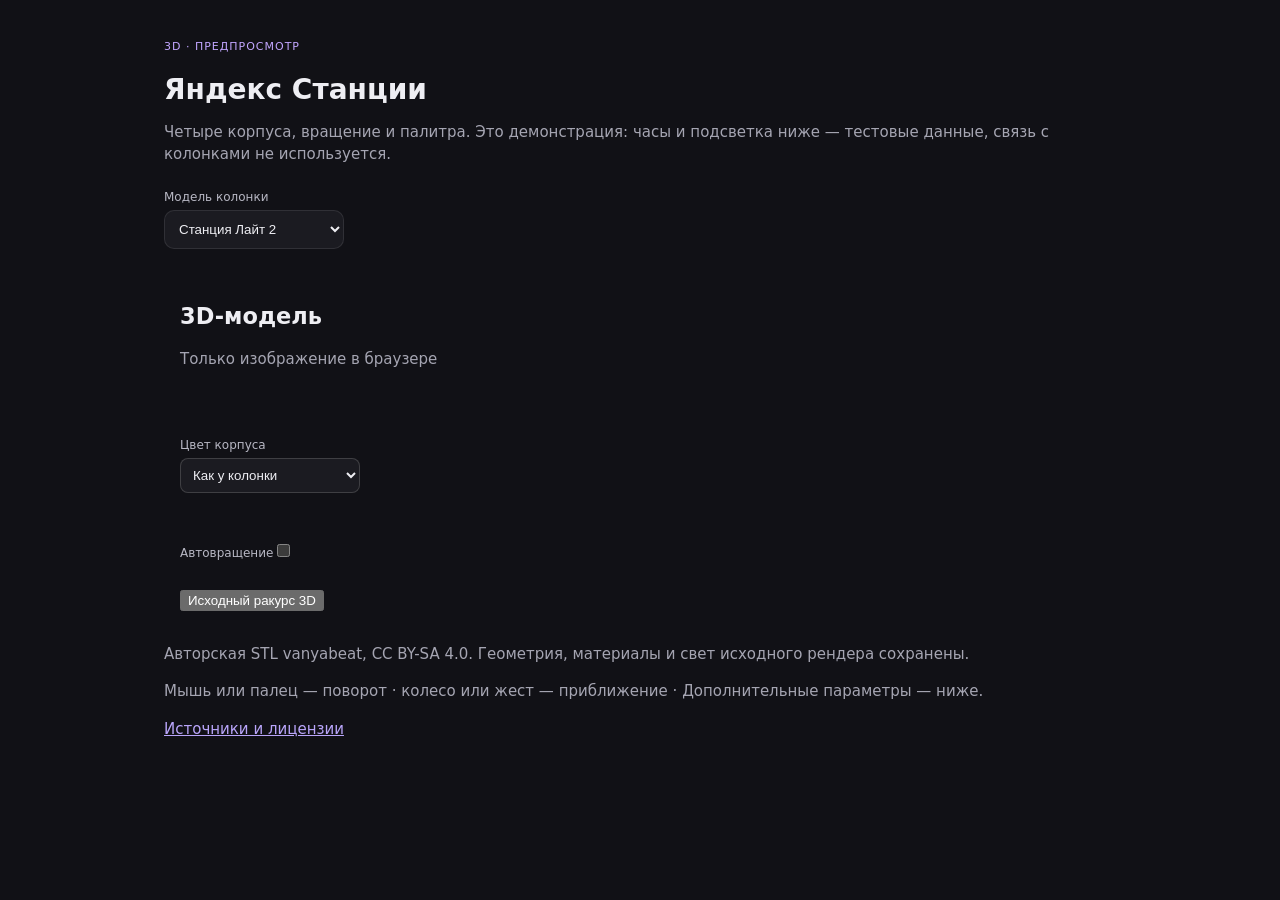
==== static/model-preview.html @ 33535aa9 "Address review: lightweight models, settings, scoped paths and ring triggers" ====
<!doctype html>
<html lang="ru"><head><meta charset="utf-8"><meta name="viewport" content="width=device-width,initial-scale=1">
<title>3D-модели Яндекс Станций — предпросмотр</title>
<link rel="stylesheet" href="./model.css">
<style>
:root{color-scheme:dark;--card:#1b1b21;--text:#eeeeF3;--border:#ffffff18;--accent:#a78bfa}*{box-sizing:border-box}body{margin:0;background:#111116;color:var(--text);font:15px system-ui,sans-serif}main{max-width:1000px;margin:36px auto;padding:0 24px}h1{margin-bottom:8px;font-size:28px}p{color:#a5a5b2;line-height:1.5}label{display:block;font-size:12px;margin:24px 0 6px;color:#b8b8c4}select{background:var(--card);color:var(--text);border:1px solid var(--border);padding:10px;border-radius:10px;min-width:180px}.model-view{position:relative;width:100%;height:520px;touch-action:none;cursor:grab;margin-top:16px;border:1px solid var(--border);border-radius:24px;background:radial-gradient(ellipse at center,#20202966,transparent 70%)}.model-view canvas{position:absolute;inset:0;width:100%;height:100%;display:block}#model-viz{pointer-events:none}a{color:#b9a5fa}.badge{font-size:11px;letter-spacing:.09em;color:#c2a6ff}@media(max-width:600px){main{padding:0 16px}.model-view{height:400px}h1{font-size:23px}}</style>
<script type="importmap">{"imports":{"three":"./vendor/three/three.module.js"}}</script></head>
<body><main><span class="badge">3D · ПРЕДПРОСМОТР</span><h1>Яндекс Станции</h1><p>Четыре корпуса, вращение и палитра. Это демонстрация: часы и подсветка ниже — тестовые данные, связь с колонками не используется.</p>
<label for="preview-model">Модель колонки</label><select id="preview-model"><option value="lite2">Станция Лайт 2</option><option value="mini3">Станция Мини 3</option><option value="mini3pro">Станция Мини 3 Про</option><option value="station2">Станция 2</option></select>
<div id="model-view" class="model-view"><canvas id="model-viz" aria-hidden="true"></canvas></div>
<section id="model-settings" style="margin:20px 0" hidden></section><p id="model-description"></p><p>Мышь или палец — поворот · колесо или жест — приближение · Дополнительные параметры — ниже.</p><p><a href="./models/SOURCES.md">Источники и лицензии</a></p></main>
<script type="module" src="./model-preview.js"></script></body></html>
---- static/model.css ----
.studio-view .studio-canvas{z-index:1;outline:none}
.studio-error,.studio-caption{position:absolute;inset:45% 12px auto;text-align:center}
#model-settings .set-head{padding:16px}#model-settings .set-item{padding:12px 16px}
#model-settings select{background:var(--card,#222);color:var(--text,inherit);padding:8px;border:1px solid var(--line,#8885);border-radius:8px}
#model-settings button{cursor:pointer}
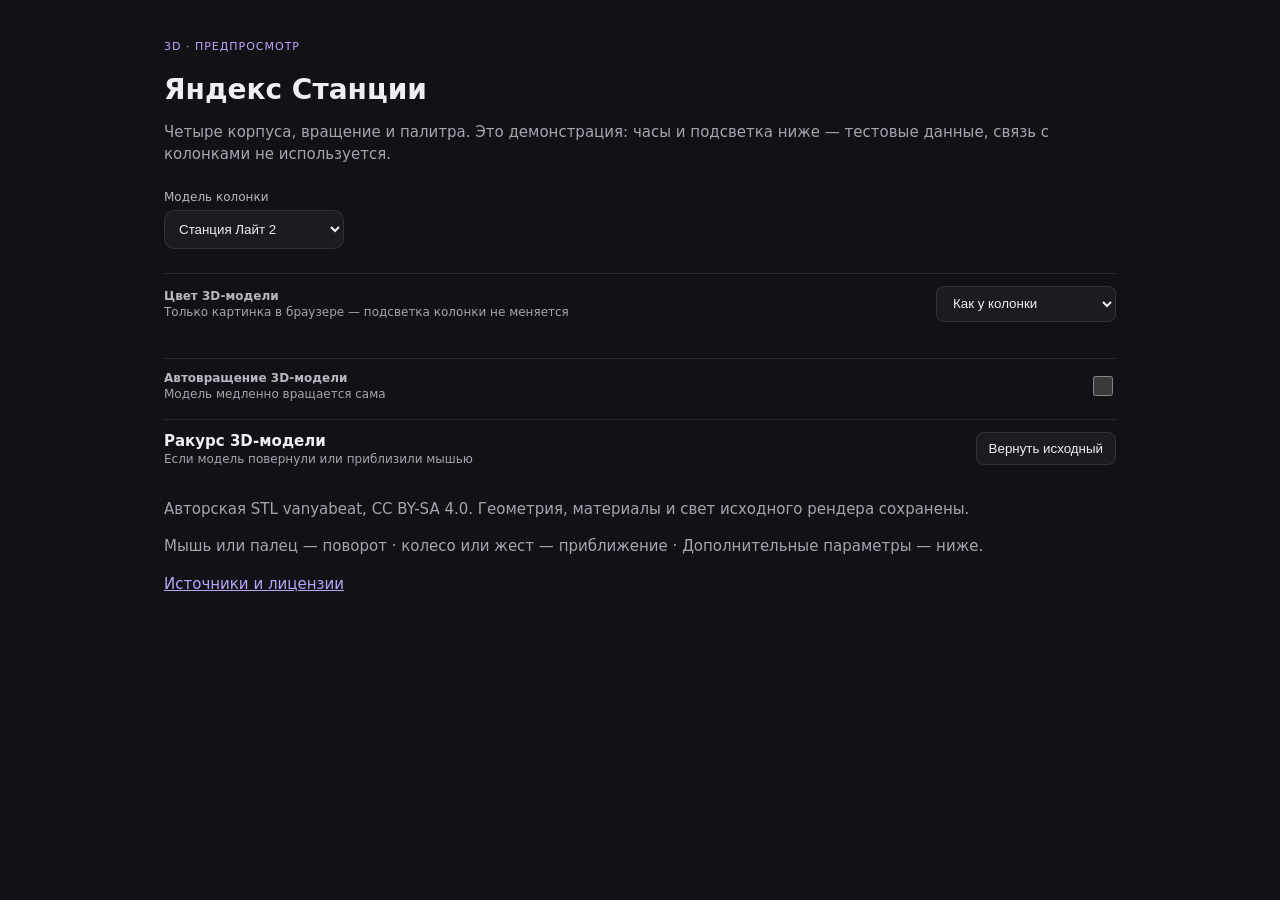
==== commit 5f282d9e: "Настройки 3D-модели и визуализатора — в «Настроить» на «Обзоре» - цвет, автовращение и ракурс 3D-мод" ====
--- a/static/model-preview.html
+++ b/static/model-preview.html
@@ -8,5 +8,5 @@
 <body><main><span class="badge">3D · ПРЕДПРОСМОТР</span><h1>Яндекс Станции</h1><p>Четыре корпуса, вращение и палитра. Это демонстрация: часы и подсветка ниже — тестовые данные, связь с колонками не используется.</p>
 <label for="preview-model">Модель колонки</label><select id="preview-model"><option value="lite2">Станция Лайт 2</option><option value="mini3">Станция Мини 3</option><option value="mini3pro">Станция Мини 3 Про</option><option value="station2">Станция 2</option></select>
 <div id="model-view" class="model-view"><canvas id="model-viz" aria-hidden="true"></canvas></div>
-<section id="model-settings" style="margin:20px 0" hidden></section><p id="model-description"></p><p>Мышь или палец — поворот · колесо или жест — приближение · Дополнительные параметры — ниже.</p><p><a href="./models/SOURCES.md">Источники и лицензии</a></p></main>
+<section id="model-settings" class="preview-settings" style="margin:20px 0" hidden></section><p id="model-description"></p><p>Мышь или палец — поворот · колесо или жест — приближение · Дополнительные параметры — ниже.</p><p><a href="./models/SOURCES.md">Источники и лицензии</a></p></main>
 <script type="module" src="./model-preview.js"></script></body></html>
--- a/static/model.css
+++ b/static/model.css
@@ -1,5 +1,7 @@
 .studio-view .studio-canvas{z-index:1;outline:none}
 .studio-error,.studio-caption{position:absolute;inset:45% 12px auto;text-align:center}
-#model-settings .set-head{padding:16px}#model-settings .set-item{padding:12px 16px}
-#model-settings select{background:var(--card,#222);color:var(--text,inherit);padding:8px;border:1px solid var(--line,#8885);border-radius:8px}
-#model-settings button{cursor:pointer}
+/* Только страница предпросмотра моделей: в панели строки настроек оформлены её общими стилями (.set-item). */
+.preview-settings .set-item{display:flex;align-items:center;justify-content:space-between;gap:16px;padding:12px 0;border-top:1px solid var(--border,#8885)}
+.preview-settings .set-label b{display:block}.preview-settings .set-label small{display:block;color:#a5a5b2;font-size:12px;margin-top:2px}
+.preview-settings select,.preview-settings button{background:var(--card,#222);color:var(--text,inherit);padding:8px 12px;border:1px solid var(--border,#8885);border-radius:8px;cursor:pointer}
+.preview-settings input.switch{width:20px;height:20px}
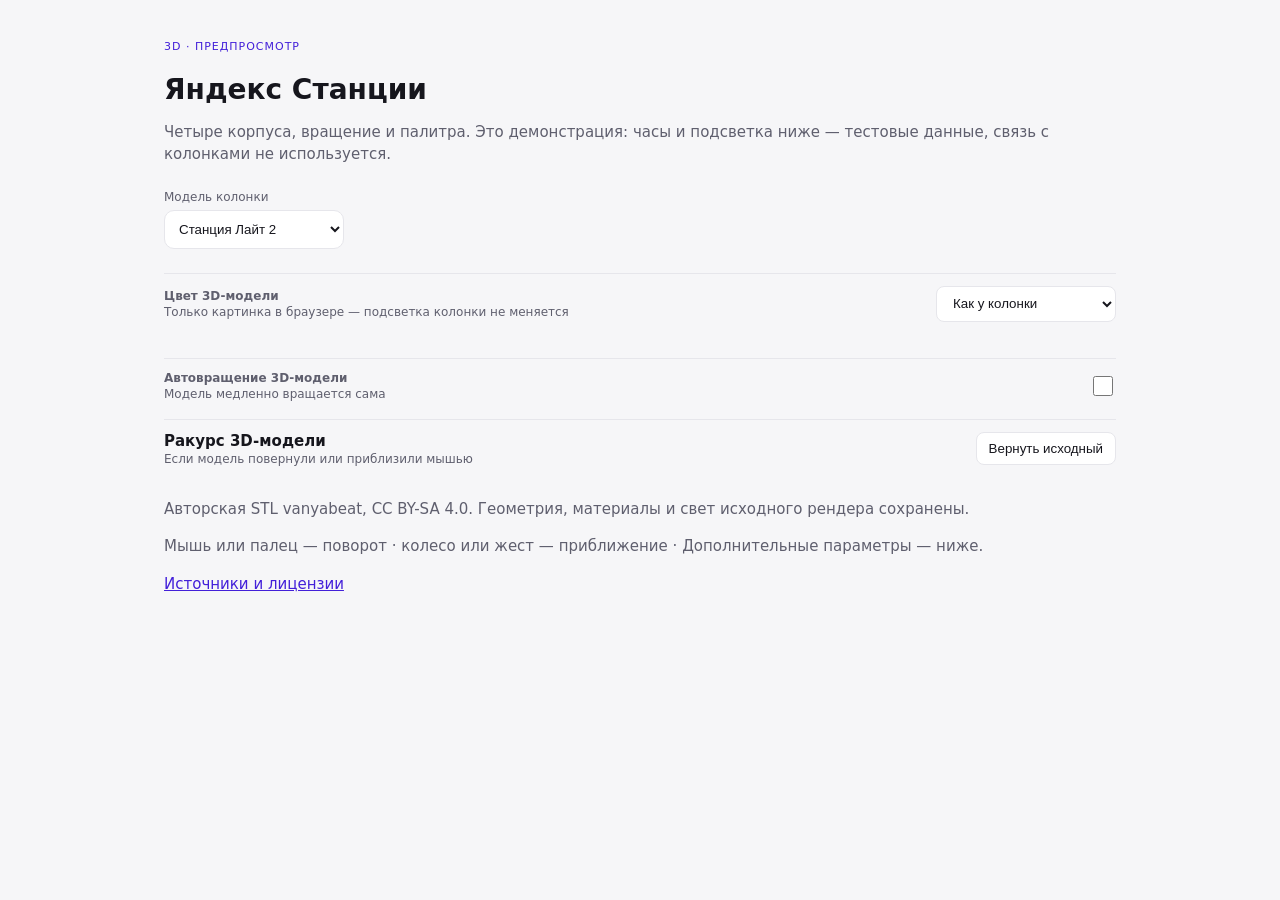
==== commit 72263b4f: "Apply panel theme and accent to model gallery with live tab synchronization" ====
--- a/static/model-preview.html
+++ b/static/model-preview.html
@@ -1,9 +1,13 @@
 <!doctype html>
 <html lang="ru"><head><meta charset="utf-8"><meta name="viewport" content="width=device-width,initial-scale=1">
 <title>3D-модели Яндекс Станций — предпросмотр</title>
+<script src="./preview-theme.js"></script>
 <link rel="stylesheet" href="./model.css">
 <style>
-:root{color-scheme:dark;--card:#1b1b21;--text:#eeeeF3;--border:#ffffff18;--accent:#a78bfa}*{box-sizing:border-box}body{margin:0;background:#111116;color:var(--text);font:15px system-ui,sans-serif}main{max-width:1000px;margin:36px auto;padding:0 24px}h1{margin-bottom:8px;font-size:28px}p{color:#a5a5b2;line-height:1.5}label{display:block;font-size:12px;margin:24px 0 6px;color:#b8b8c4}select{background:var(--card);color:var(--text);border:1px solid var(--border);padding:10px;border-radius:10px;min-width:180px}.model-view{position:relative;width:100%;height:520px;touch-action:none;cursor:grab;margin-top:16px;border:1px solid var(--border);border-radius:24px;background:radial-gradient(ellipse at center,#20202966,transparent 70%)}.model-view canvas{position:absolute;inset:0;width:100%;height:100%;display:block}#model-viz{pointer-events:none}a{color:#b9a5fa}.badge{font-size:11px;letter-spacing:.09em;color:#c2a6ff}@media(max-width:600px){main{padding:0 16px}.model-view{height:400px}h1{font-size:23px}}</style>
+:root{color-scheme:light;--bg:#F6F6F8;--card:#FFFFFF;--text:#16161D;--muted:#5F5F6E;--border:#E6E6EB;--accent:#6C47FF;--accent-ink:#4320D9;--accent-soft:#ECE7FF}
+@media(prefers-color-scheme:dark){:root:not([data-theme="light"]){color-scheme:dark;--bg:#111116;--card:#1A1A21;--text:#EDEDF2;--muted:#9C9CAB;--border:#2A2A33;--accent:#8B6CFF;--accent-ink:#C2B3FF;--accent-soft:#2A2342}}
+:root[data-theme="dark"]{color-scheme:dark;--bg:#111116;--card:#1A1A21;--text:#EDEDF2;--muted:#9C9CAB;--border:#2A2A33;--accent:#8B6CFF;--accent-ink:#C2B3FF;--accent-soft:#2A2342}
+*{box-sizing:border-box}body{margin:0;background:var(--bg);color:var(--text);font:15px system-ui,sans-serif}main{max-width:1000px;margin:36px auto;padding:0 24px}h1{margin-bottom:8px;font-size:28px}p{color:var(--muted);line-height:1.5}label{display:block;font-size:12px;margin:24px 0 6px;color:var(--muted)}select{background:var(--card);color:var(--text);border:1px solid var(--border);padding:10px;border-radius:10px;min-width:180px}.model-view{position:relative;width:100%;height:520px;touch-action:none;cursor:grab;margin-top:16px;border:1px solid var(--border);border-radius:24px;background:radial-gradient(ellipse at center,var(--accent-soft),transparent 70%)}.model-view canvas{position:absolute;inset:0;width:100%;height:100%;display:block}#model-viz{pointer-events:none}a{color:var(--accent-ink)}.badge{font-size:11px;letter-spacing:.09em;color:var(--accent-ink)}@media(max-width:600px){main{padding:0 16px}.model-view{height:400px}h1{font-size:23px}}</style>
 <script type="importmap">{"imports":{"three":"./vendor/three/three.module.js"}}</script></head>
 <body><main><span class="badge">3D · ПРЕДПРОСМОТР</span><h1>Яндекс Станции</h1><p>Четыре корпуса, вращение и палитра. Это демонстрация: часы и подсветка ниже — тестовые данные, связь с колонками не используется.</p>
 <label for="preview-model">Модель колонки</label><select id="preview-model"><option value="lite2">Станция Лайт 2</option><option value="mini3">Станция Мини 3</option><option value="mini3pro">Станция Мини 3 Про</option><option value="station2">Станция 2</option></select>
--- a/static/model.css
+++ b/static/model.css
@@ -2,6 +2,6 @@
 .studio-error,.studio-caption{position:absolute;inset:45% 12px auto;text-align:center}
 /* Только страница предпросмотра моделей: в панели строки настроек оформлены её общими стилями (.set-item). */
 .preview-settings .set-item{display:flex;align-items:center;justify-content:space-between;gap:16px;padding:12px 0;border-top:1px solid var(--border,#8885)}
-.preview-settings .set-label b{display:block}.preview-settings .set-label small{display:block;color:#a5a5b2;font-size:12px;margin-top:2px}
+.preview-settings .set-label b{display:block}.preview-settings .set-label small{display:block;color:var(--muted,#a5a5b2);font-size:12px;margin-top:2px}
 .preview-settings select,.preview-settings button{background:var(--card,#222);color:var(--text,inherit);padding:8px 12px;border:1px solid var(--border,#8885);border-radius:8px;cursor:pointer}
 .preview-settings input.switch{width:20px;height:20px}
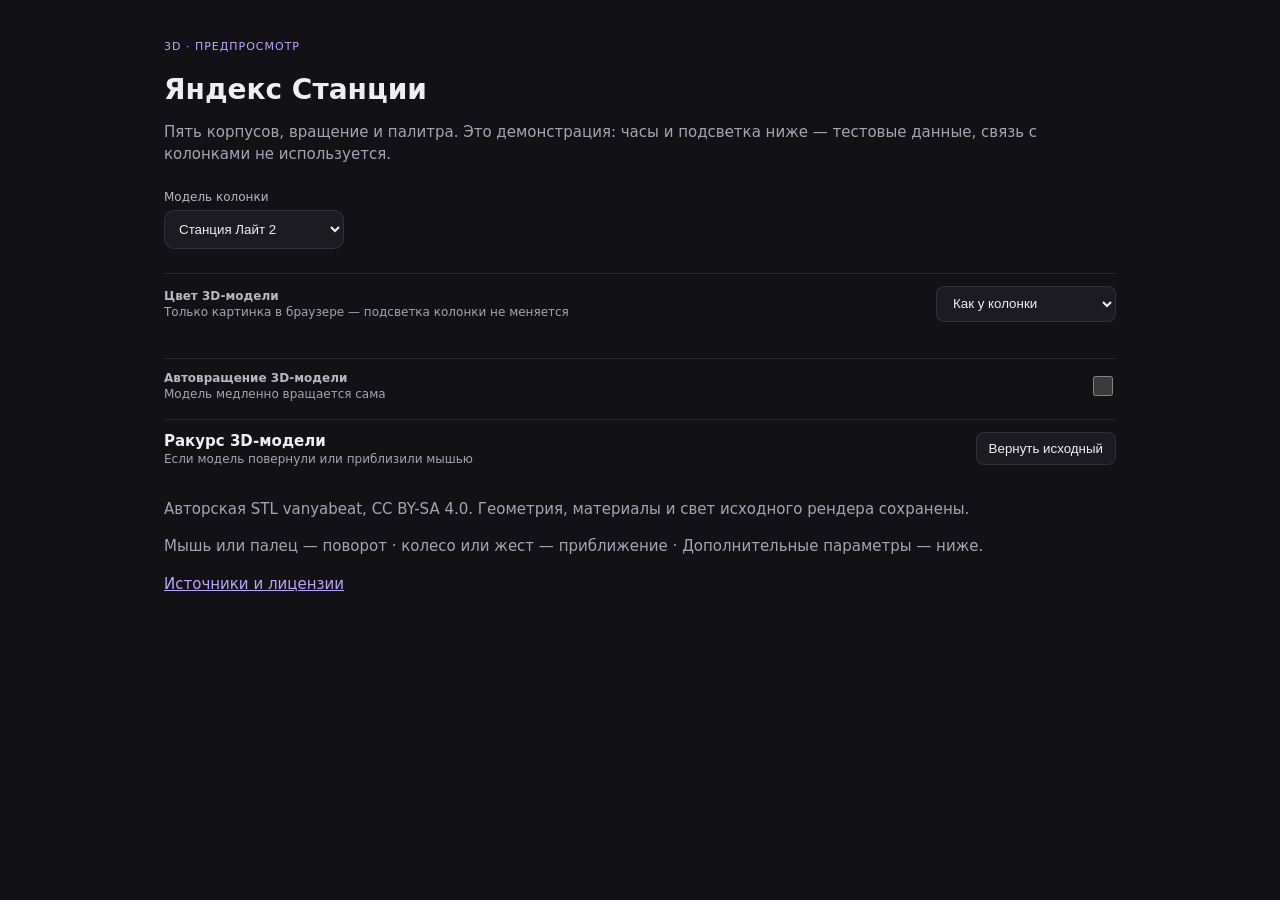
==== commit 76e3b20e: "3D-модель Станции Лайт первого поколения Простая реконструкция по фотографиям в model-studio.js: шай" ====
--- a/static/model-preview.html
+++ b/static/model-preview.html
@@ -1,16 +1,12 @@
 <!doctype html>
 <html lang="ru"><head><meta charset="utf-8"><meta name="viewport" content="width=device-width,initial-scale=1">
 <title>3D-модели Яндекс Станций — предпросмотр</title>
-<script src="./preview-theme.js"></script>
 <link rel="stylesheet" href="./model.css">
 <style>
-:root{color-scheme:light;--bg:#F6F6F8;--card:#FFFFFF;--text:#16161D;--muted:#5F5F6E;--border:#E6E6EB;--accent:#6C47FF;--accent-ink:#4320D9;--accent-soft:#ECE7FF}
-@media(prefers-color-scheme:dark){:root:not([data-theme="light"]){color-scheme:dark;--bg:#111116;--card:#1A1A21;--text:#EDEDF2;--muted:#9C9CAB;--border:#2A2A33;--accent:#8B6CFF;--accent-ink:#C2B3FF;--accent-soft:#2A2342}}
-:root[data-theme="dark"]{color-scheme:dark;--bg:#111116;--card:#1A1A21;--text:#EDEDF2;--muted:#9C9CAB;--border:#2A2A33;--accent:#8B6CFF;--accent-ink:#C2B3FF;--accent-soft:#2A2342}
-*{box-sizing:border-box}body{margin:0;background:var(--bg);color:var(--text);font:15px system-ui,sans-serif}main{max-width:1000px;margin:36px auto;padding:0 24px}h1{margin-bottom:8px;font-size:28px}p{color:var(--muted);line-height:1.5}label{display:block;font-size:12px;margin:24px 0 6px;color:var(--muted)}select{background:var(--card);color:var(--text);border:1px solid var(--border);padding:10px;border-radius:10px;min-width:180px}.model-view{position:relative;width:100%;height:520px;touch-action:none;cursor:grab;margin-top:16px;border:1px solid var(--border);border-radius:24px;background:radial-gradient(ellipse at center,var(--accent-soft),transparent 70%)}.model-view canvas{position:absolute;inset:0;width:100%;height:100%;display:block}#model-viz{pointer-events:none}a{color:var(--accent-ink)}.badge{font-size:11px;letter-spacing:.09em;color:var(--accent-ink)}@media(max-width:600px){main{padding:0 16px}.model-view{height:400px}h1{font-size:23px}}</style>
+:root{color-scheme:dark;--card:#1b1b21;--text:#eeeeF3;--border:#ffffff18;--accent:#a78bfa}*{box-sizing:border-box}body{margin:0;background:#111116;color:var(--text);font:15px system-ui,sans-serif}main{max-width:1000px;margin:36px auto;padding:0 24px}h1{margin-bottom:8px;font-size:28px}p{color:#a5a5b2;line-height:1.5}label{display:block;font-size:12px;margin:24px 0 6px;color:#b8b8c4}select{background:var(--card);color:var(--text);border:1px solid var(--border);padding:10px;border-radius:10px;min-width:180px}.model-view{position:relative;width:100%;height:520px;touch-action:none;cursor:grab;margin-top:16px;border:1px solid var(--border);border-radius:24px;background:radial-gradient(ellipse at center,#20202966,transparent 70%)}.model-view canvas{position:absolute;inset:0;width:100%;height:100%;display:block}#model-viz{pointer-events:none}a{color:#b9a5fa}.badge{font-size:11px;letter-spacing:.09em;color:#c2a6ff}@media(max-width:600px){main{padding:0 16px}.model-view{height:400px}h1{font-size:23px}}</style>
 <script type="importmap">{"imports":{"three":"./vendor/three/three.module.js"}}</script></head>
-<body><main><span class="badge">3D · ПРЕДПРОСМОТР</span><h1>Яндекс Станции</h1><p>Четыре корпуса, вращение и палитра. Это демонстрация: часы и подсветка ниже — тестовые данные, связь с колонками не используется.</p>
-<label for="preview-model">Модель колонки</label><select id="preview-model"><option value="lite2">Станция Лайт 2</option><option value="mini3">Станция Мини 3</option><option value="mini3pro">Станция Мини 3 Про</option><option value="station2">Станция 2</option></select>
+<body><main><span class="badge">3D · ПРЕДПРОСМОТР</span><h1>Яндекс Станции</h1><p>Пять корпусов, вращение и палитра. Это демонстрация: часы и подсветка ниже — тестовые данные, связь с колонками не используется.</p>
+<label for="preview-model">Модель колонки</label><select id="preview-model"><option value="lite">Станция Лайт</option><option value="lite2">Станция Лайт 2</option><option value="mini3">Станция Мини 3</option><option value="mini3pro">Станция Мини 3 Про</option><option value="station2">Станция 2</option></select>
 <div id="model-view" class="model-view"><canvas id="model-viz" aria-hidden="true"></canvas></div>
 <section id="model-settings" class="preview-settings" style="margin:20px 0" hidden></section><p id="model-description"></p><p>Мышь или палец — поворот · колесо или жест — приближение · Дополнительные параметры — ниже.</p><p><a href="./models/SOURCES.md">Источники и лицензии</a></p></main>
 <script type="module" src="./model-preview.js"></script></body></html>
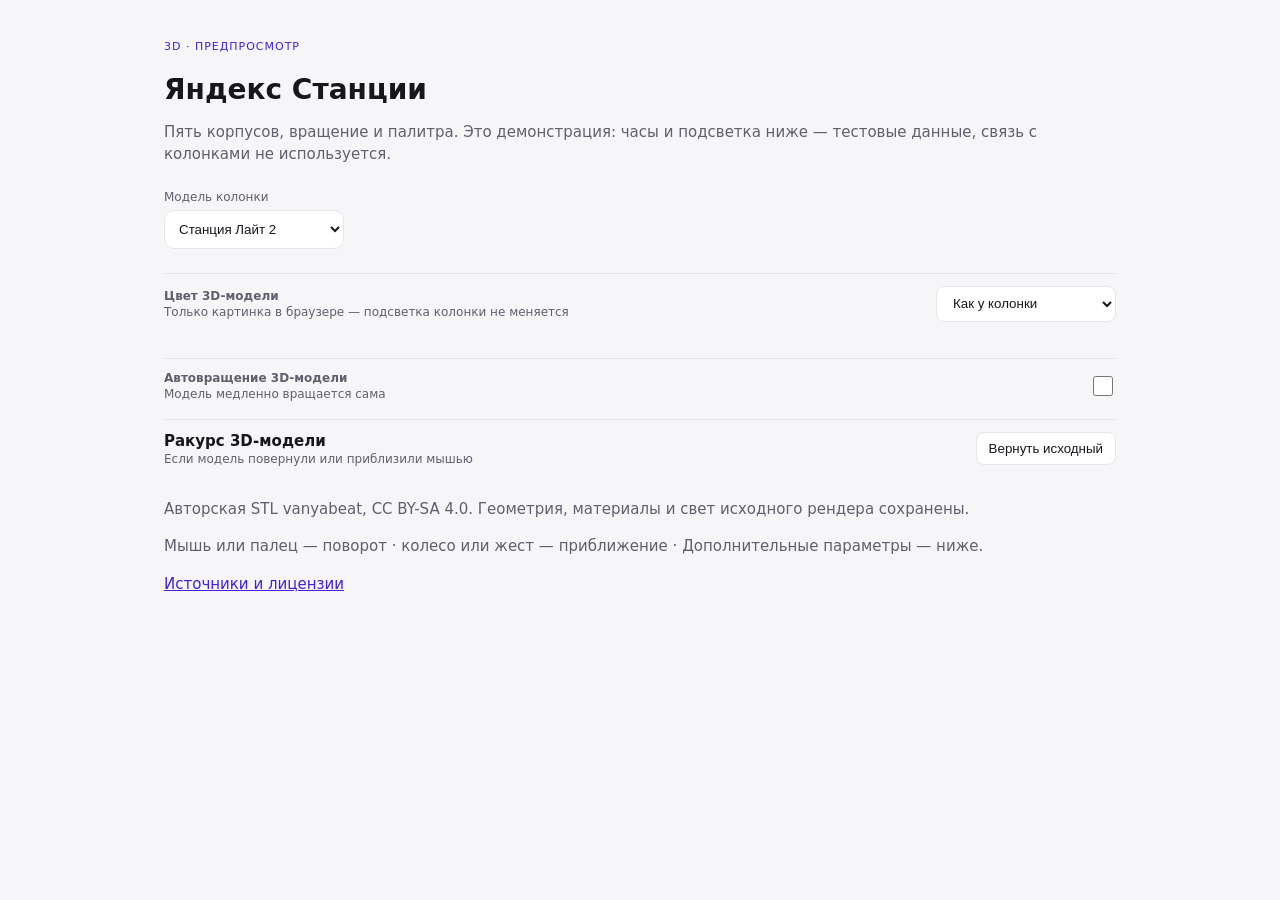
==== commit 333a767d: "Принять PR №4 от chelaxian: галерея, подсветка Станции 2, yam, обновления Из PR: порядок RGBX в подс" ====
--- a/static/model-preview.html
+++ b/static/model-preview.html
@@ -1,9 +1,13 @@
 <!doctype html>
 <html lang="ru"><head><meta charset="utf-8"><meta name="viewport" content="width=device-width,initial-scale=1">
 <title>3D-модели Яндекс Станций — предпросмотр</title>
+<script src="./preview-theme.js"></script>
 <link rel="stylesheet" href="./model.css">
 <style>
-:root{color-scheme:dark;--card:#1b1b21;--text:#eeeeF3;--border:#ffffff18;--accent:#a78bfa}*{box-sizing:border-box}body{margin:0;background:#111116;color:var(--text);font:15px system-ui,sans-serif}main{max-width:1000px;margin:36px auto;padding:0 24px}h1{margin-bottom:8px;font-size:28px}p{color:#a5a5b2;line-height:1.5}label{display:block;font-size:12px;margin:24px 0 6px;color:#b8b8c4}select{background:var(--card);color:var(--text);border:1px solid var(--border);padding:10px;border-radius:10px;min-width:180px}.model-view{position:relative;width:100%;height:520px;touch-action:none;cursor:grab;margin-top:16px;border:1px solid var(--border);border-radius:24px;background:radial-gradient(ellipse at center,#20202966,transparent 70%)}.model-view canvas{position:absolute;inset:0;width:100%;height:100%;display:block}#model-viz{pointer-events:none}a{color:#b9a5fa}.badge{font-size:11px;letter-spacing:.09em;color:#c2a6ff}@media(max-width:600px){main{padding:0 16px}.model-view{height:400px}h1{font-size:23px}}</style>
+:root{color-scheme:light;--bg:#F6F6F8;--card:#FFFFFF;--text:#16161D;--muted:#5F5F6E;--border:#E6E6EB;--accent:#6C47FF;--accent-ink:#4320D9;--accent-soft:#ECE7FF}
+@media(prefers-color-scheme:dark){:root:not([data-theme="light"]){color-scheme:dark;--bg:#111116;--card:#1A1A21;--text:#EDEDF2;--muted:#9C9CAB;--border:#2A2A33;--accent:#8B6CFF;--accent-ink:#C2B3FF;--accent-soft:#2A2342}}
+:root[data-theme="dark"]{color-scheme:dark;--bg:#111116;--card:#1A1A21;--text:#EDEDF2;--muted:#9C9CAB;--border:#2A2A33;--accent:#8B6CFF;--accent-ink:#C2B3FF;--accent-soft:#2A2342}
+*{box-sizing:border-box}body{margin:0;background:var(--bg);color:var(--text);font:15px system-ui,sans-serif}main{max-width:1000px;margin:36px auto;padding:0 24px}h1{margin-bottom:8px;font-size:28px}p{color:var(--muted);line-height:1.5}label{display:block;font-size:12px;margin:24px 0 6px;color:var(--muted)}select{background:var(--card);color:var(--text);border:1px solid var(--border);padding:10px;border-radius:10px;min-width:180px}.model-view{position:relative;width:100%;height:520px;touch-action:none;cursor:grab;margin-top:16px;border:1px solid var(--border);border-radius:24px;background:radial-gradient(ellipse at center,var(--accent-soft),transparent 70%)}.model-view canvas{position:absolute;inset:0;width:100%;height:100%;display:block}#model-viz{pointer-events:none}a{color:var(--accent-ink)}.badge{font-size:11px;letter-spacing:.09em;color:var(--accent-ink)}@media(max-width:600px){main{padding:0 16px}.model-view{height:400px}h1{font-size:23px}}</style>
 <script type="importmap">{"imports":{"three":"./vendor/three/three.module.js"}}</script></head>
 <body><main><span class="badge">3D · ПРЕДПРОСМОТР</span><h1>Яндекс Станции</h1><p>Пять корпусов, вращение и палитра. Это демонстрация: часы и подсветка ниже — тестовые данные, связь с колонками не используется.</p>
 <label for="preview-model">Модель колонки</label><select id="preview-model"><option value="lite">Станция Лайт</option><option value="lite2">Станция Лайт 2</option><option value="mini3">Станция Мини 3</option><option value="mini3pro">Станция Мини 3 Про</option><option value="station2">Станция 2</option></select>
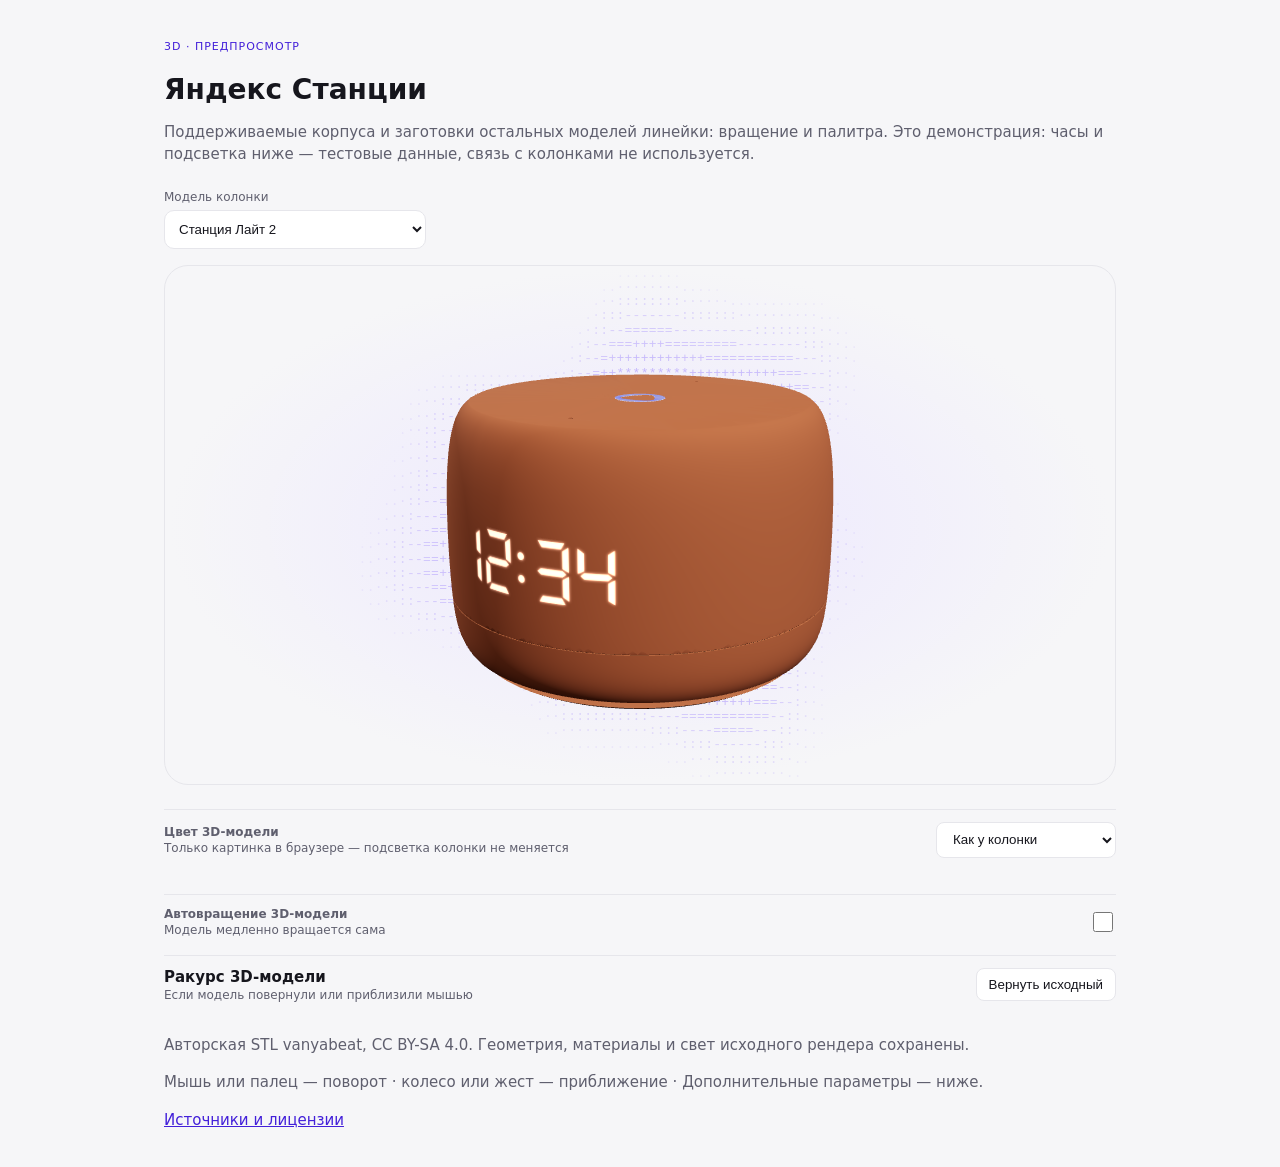
==== commit 8790ea56: "Add gallery placeholders for the rest of the Yandex speaker line" ====
--- a/static/model-preview.html
+++ b/static/model-preview.html
@@ -9,8 +9,8 @@
 :root[data-theme="dark"]{color-scheme:dark;--bg:#111116;--card:#1A1A21;--text:#EDEDF2;--muted:#9C9CAB;--border:#2A2A33;--accent:#8B6CFF;--accent-ink:#C2B3FF;--accent-soft:#2A2342}
 *{box-sizing:border-box}body{margin:0;background:var(--bg);color:var(--text);font:15px system-ui,sans-serif}main{max-width:1000px;margin:36px auto;padding:0 24px}h1{margin-bottom:8px;font-size:28px}p{color:var(--muted);line-height:1.5}label{display:block;font-size:12px;margin:24px 0 6px;color:var(--muted)}select{background:var(--card);color:var(--text);border:1px solid var(--border);padding:10px;border-radius:10px;min-width:180px}.model-view{position:relative;width:100%;height:520px;touch-action:none;cursor:grab;margin-top:16px;border:1px solid var(--border);border-radius:24px;background:radial-gradient(ellipse at center,var(--accent-soft),transparent 70%)}.model-view canvas{position:absolute;inset:0;width:100%;height:100%;display:block}#model-viz{pointer-events:none}a{color:var(--accent-ink)}.badge{font-size:11px;letter-spacing:.09em;color:var(--accent-ink)}@media(max-width:600px){main{padding:0 16px}.model-view{height:400px}h1{font-size:23px}}</style>
 <script type="importmap">{"imports":{"three":"./vendor/three/three.module.js"}}</script></head>
-<body><main><span class="badge">3D · ПРЕДПРОСМОТР</span><h1>Яндекс Станции</h1><p>Пять корпусов, вращение и палитра. Это демонстрация: часы и подсветка ниже — тестовые данные, связь с колонками не используется.</p>
-<label for="preview-model">Модель колонки</label><select id="preview-model"><option value="lite">Станция Лайт</option><option value="lite2">Станция Лайт 2</option><option value="mini3">Станция Мини 3</option><option value="mini3pro">Станция Мини 3 Про</option><option value="station2">Станция 2</option></select>
+<body><main><span class="badge">3D · ПРЕДПРОСМОТР</span><h1>Яндекс Станции</h1><p>Поддерживаемые корпуса и заготовки остальных моделей линейки: вращение и палитра. Это демонстрация: часы и подсветка ниже — тестовые данные, связь с колонками не используется.</p>
+<label for="preview-model">Модель колонки</label><select id="preview-model"></select>
 <div id="model-view" class="model-view"><canvas id="model-viz" aria-hidden="true"></canvas></div>
 <section id="model-settings" class="preview-settings" style="margin:20px 0" hidden></section><p id="model-description"></p><p>Мышь или палец — поворот · колесо или жест — приближение · Дополнительные параметры — ниже.</p><p><a href="./models/SOURCES.md">Источники и лицензии</a></p></main>
 <script type="module" src="./model-preview.js"></script></body></html>
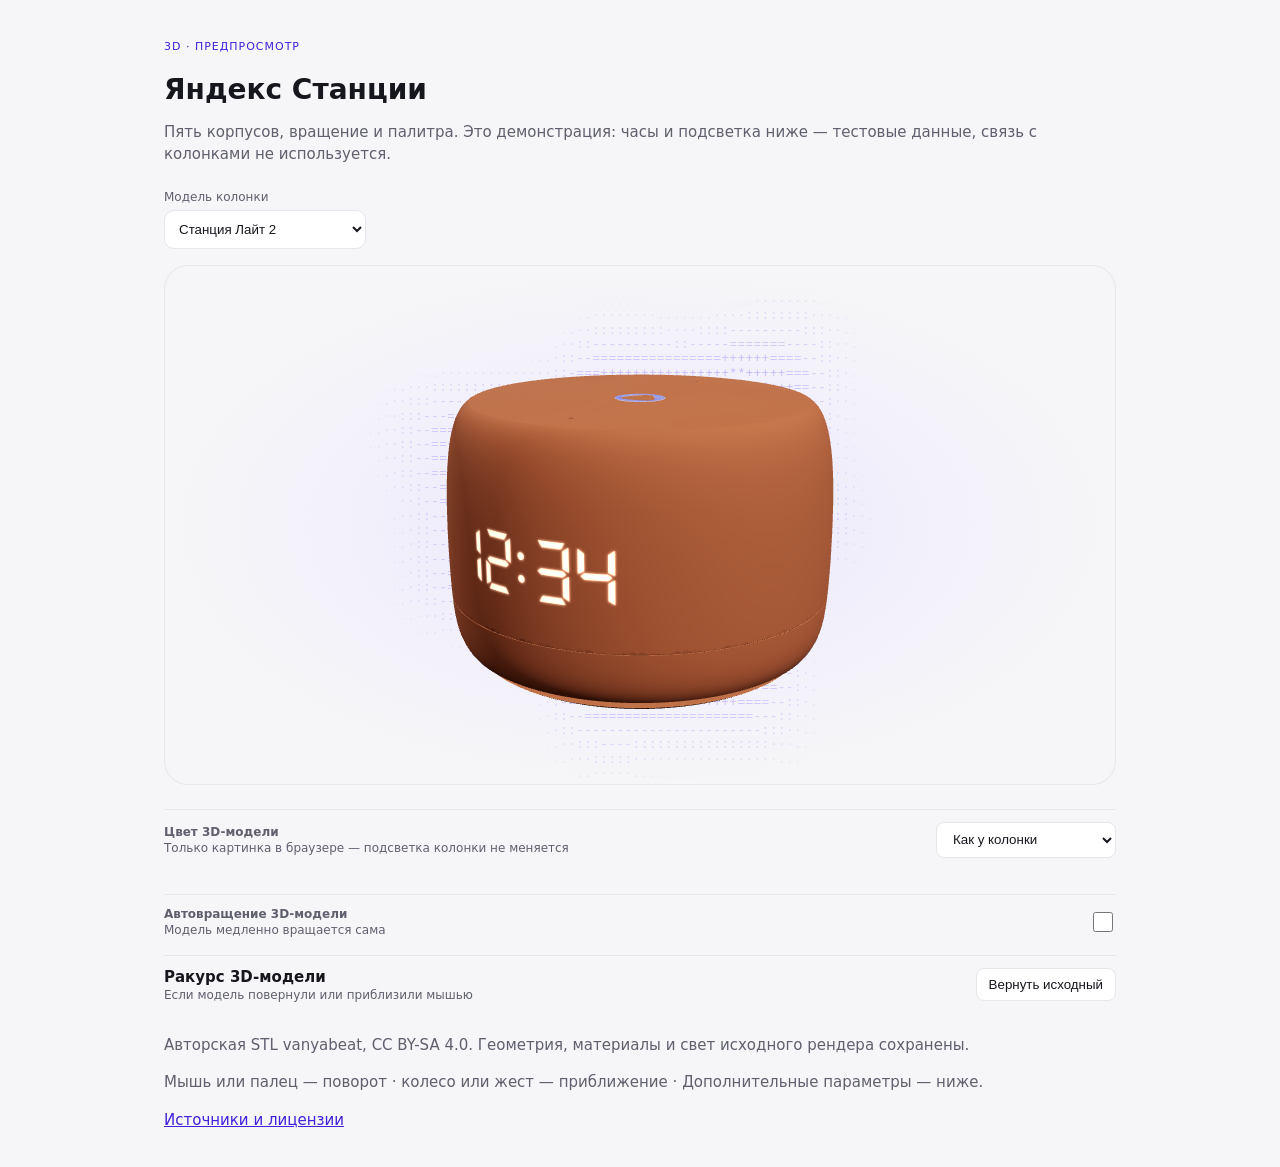
==== commit 718096f2: "Профиль Станции Мини 2 с часами Автоопределение по device-tree (yandex,station-mini2), часы через ка" ====
--- a/static/model-preview.html
+++ b/static/model-preview.html
@@ -9,8 +9,8 @@
 :root[data-theme="dark"]{color-scheme:dark;--bg:#111116;--card:#1A1A21;--text:#EDEDF2;--muted:#9C9CAB;--border:#2A2A33;--accent:#8B6CFF;--accent-ink:#C2B3FF;--accent-soft:#2A2342}
 *{box-sizing:border-box}body{margin:0;background:var(--bg);color:var(--text);font:15px system-ui,sans-serif}main{max-width:1000px;margin:36px auto;padding:0 24px}h1{margin-bottom:8px;font-size:28px}p{color:var(--muted);line-height:1.5}label{display:block;font-size:12px;margin:24px 0 6px;color:var(--muted)}select{background:var(--card);color:var(--text);border:1px solid var(--border);padding:10px;border-radius:10px;min-width:180px}.model-view{position:relative;width:100%;height:520px;touch-action:none;cursor:grab;margin-top:16px;border:1px solid var(--border);border-radius:24px;background:radial-gradient(ellipse at center,var(--accent-soft),transparent 70%)}.model-view canvas{position:absolute;inset:0;width:100%;height:100%;display:block}#model-viz{pointer-events:none}a{color:var(--accent-ink)}.badge{font-size:11px;letter-spacing:.09em;color:var(--accent-ink)}@media(max-width:600px){main{padding:0 16px}.model-view{height:400px}h1{font-size:23px}}</style>
 <script type="importmap">{"imports":{"three":"./vendor/three/three.module.js"}}</script></head>
-<body><main><span class="badge">3D · ПРЕДПРОСМОТР</span><h1>Яндекс Станции</h1><p>Поддерживаемые корпуса и заготовки остальных моделей линейки: вращение и палитра. Это демонстрация: часы и подсветка ниже — тестовые данные, связь с колонками не используется.</p>
-<label for="preview-model">Модель колонки</label><select id="preview-model"></select>
+<body><main><span class="badge">3D · ПРЕДПРОСМОТР</span><h1>Яндекс Станции</h1><p>Пять корпусов, вращение и палитра. Это демонстрация: часы и подсветка ниже — тестовые данные, связь с колонками не используется.</p>
+<label for="preview-model">Модель колонки</label><select id="preview-model"><option value="lite">Станция Лайт</option><option value="lite2">Станция Лайт 2</option><option value="mini3">Станция Мини 3</option><option value="mini3pro">Станция Мини 3 Про</option><option value="mini2">Станция Мини 2 с часами</option><option value="station2">Станция 2</option></select>
 <div id="model-view" class="model-view"><canvas id="model-viz" aria-hidden="true"></canvas></div>
 <section id="model-settings" class="preview-settings" style="margin:20px 0" hidden></section><p id="model-description"></p><p>Мышь или палец — поворот · колесо или жест — приближение · Дополнительные параметры — ниже.</p><p><a href="./models/SOURCES.md">Источники и лицензии</a></p></main>
 <script type="module" src="./model-preview.js"></script></body></html>
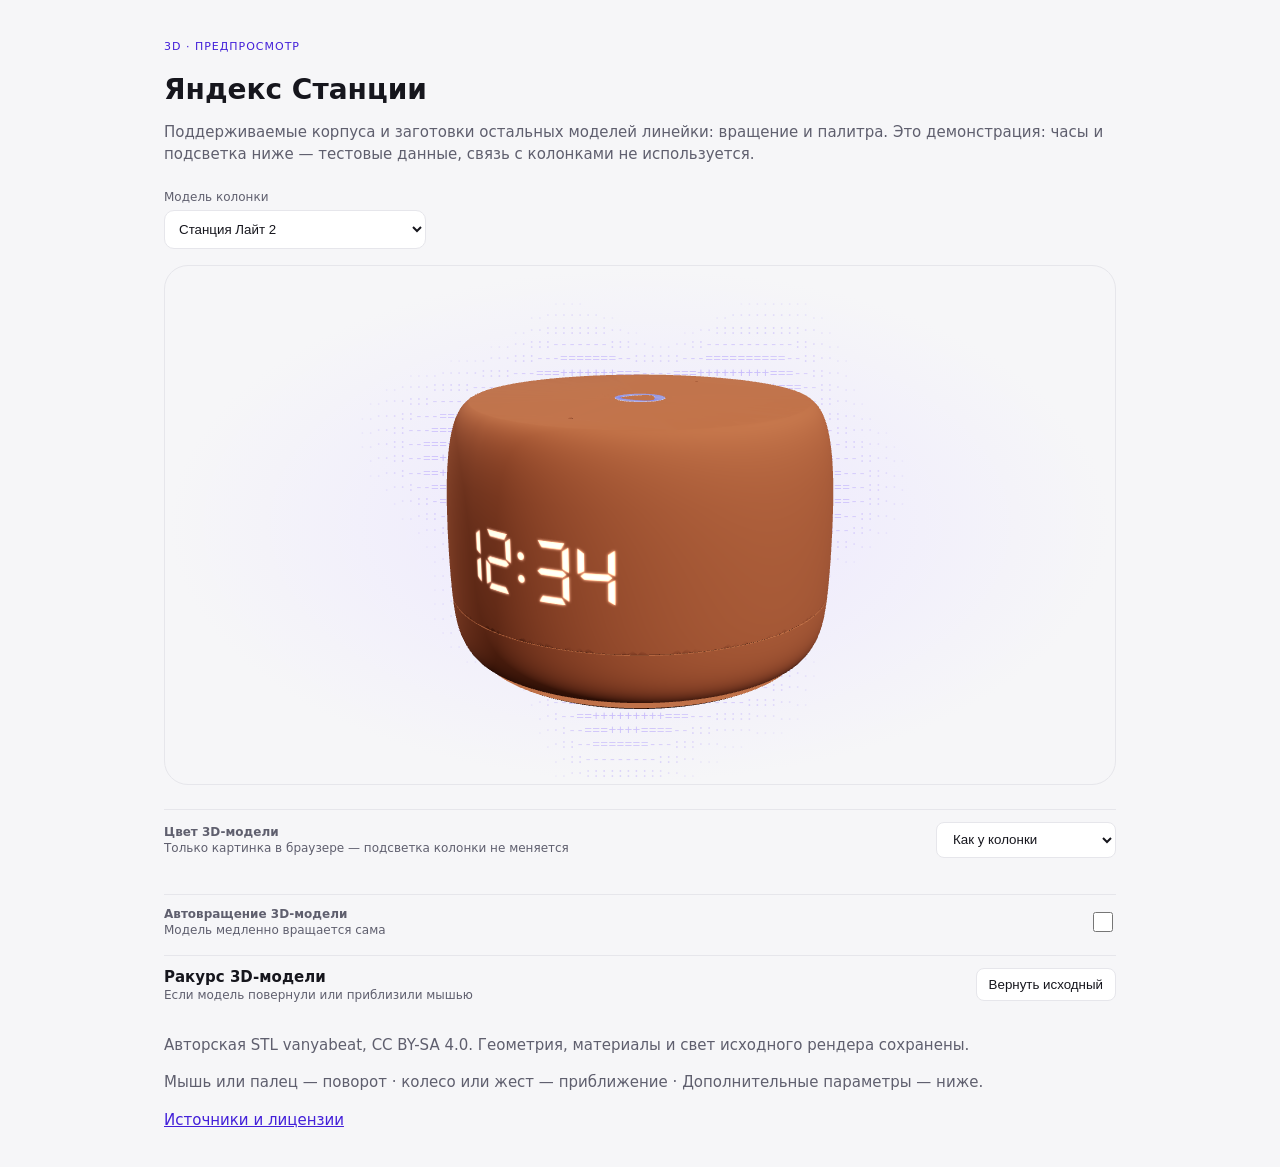
==== commit 7bd40b97: "Принять PR №10: заготовки 3D для всей линейки в галерее PR №10 от @chelaxian: корпуса остальных Стан" ====
--- a/static/model-preview.html
+++ b/static/model-preview.html
@@ -9,8 +9,8 @@
 :root[data-theme="dark"]{color-scheme:dark;--bg:#111116;--card:#1A1A21;--text:#EDEDF2;--muted:#9C9CAB;--border:#2A2A33;--accent:#8B6CFF;--accent-ink:#C2B3FF;--accent-soft:#2A2342}
 *{box-sizing:border-box}body{margin:0;background:var(--bg);color:var(--text);font:15px system-ui,sans-serif}main{max-width:1000px;margin:36px auto;padding:0 24px}h1{margin-bottom:8px;font-size:28px}p{color:var(--muted);line-height:1.5}label{display:block;font-size:12px;margin:24px 0 6px;color:var(--muted)}select{background:var(--card);color:var(--text);border:1px solid var(--border);padding:10px;border-radius:10px;min-width:180px}.model-view{position:relative;width:100%;height:520px;touch-action:none;cursor:grab;margin-top:16px;border:1px solid var(--border);border-radius:24px;background:radial-gradient(ellipse at center,var(--accent-soft),transparent 70%)}.model-view canvas{position:absolute;inset:0;width:100%;height:100%;display:block}#model-viz{pointer-events:none}a{color:var(--accent-ink)}.badge{font-size:11px;letter-spacing:.09em;color:var(--accent-ink)}@media(max-width:600px){main{padding:0 16px}.model-view{height:400px}h1{font-size:23px}}</style>
 <script type="importmap">{"imports":{"three":"./vendor/three/three.module.js"}}</script></head>
-<body><main><span class="badge">3D · ПРЕДПРОСМОТР</span><h1>Яндекс Станции</h1><p>Пять корпусов, вращение и палитра. Это демонстрация: часы и подсветка ниже — тестовые данные, связь с колонками не используется.</p>
-<label for="preview-model">Модель колонки</label><select id="preview-model"><option value="lite">Станция Лайт</option><option value="lite2">Станция Лайт 2</option><option value="mini3">Станция Мини 3</option><option value="mini3pro">Станция Мини 3 Про</option><option value="mini2">Станция Мини 2 с часами</option><option value="station2">Станция 2</option></select>
+<body><main><span class="badge">3D · ПРЕДПРОСМОТР</span><h1>Яндекс Станции</h1><p>Поддерживаемые корпуса и заготовки остальных моделей линейки: вращение и палитра. Это демонстрация: часы и подсветка ниже — тестовые данные, связь с колонками не используется.</p>
+<label for="preview-model">Модель колонки</label><select id="preview-model"></select>
 <div id="model-view" class="model-view"><canvas id="model-viz" aria-hidden="true"></canvas></div>
 <section id="model-settings" class="preview-settings" style="margin:20px 0" hidden></section><p id="model-description"></p><p>Мышь или палец — поворот · колесо или жест — приближение · Дополнительные параметры — ниже.</p><p><a href="./models/SOURCES.md">Источники и лицензии</a></p></main>
 <script type="module" src="./model-preview.js"></script></body></html>
